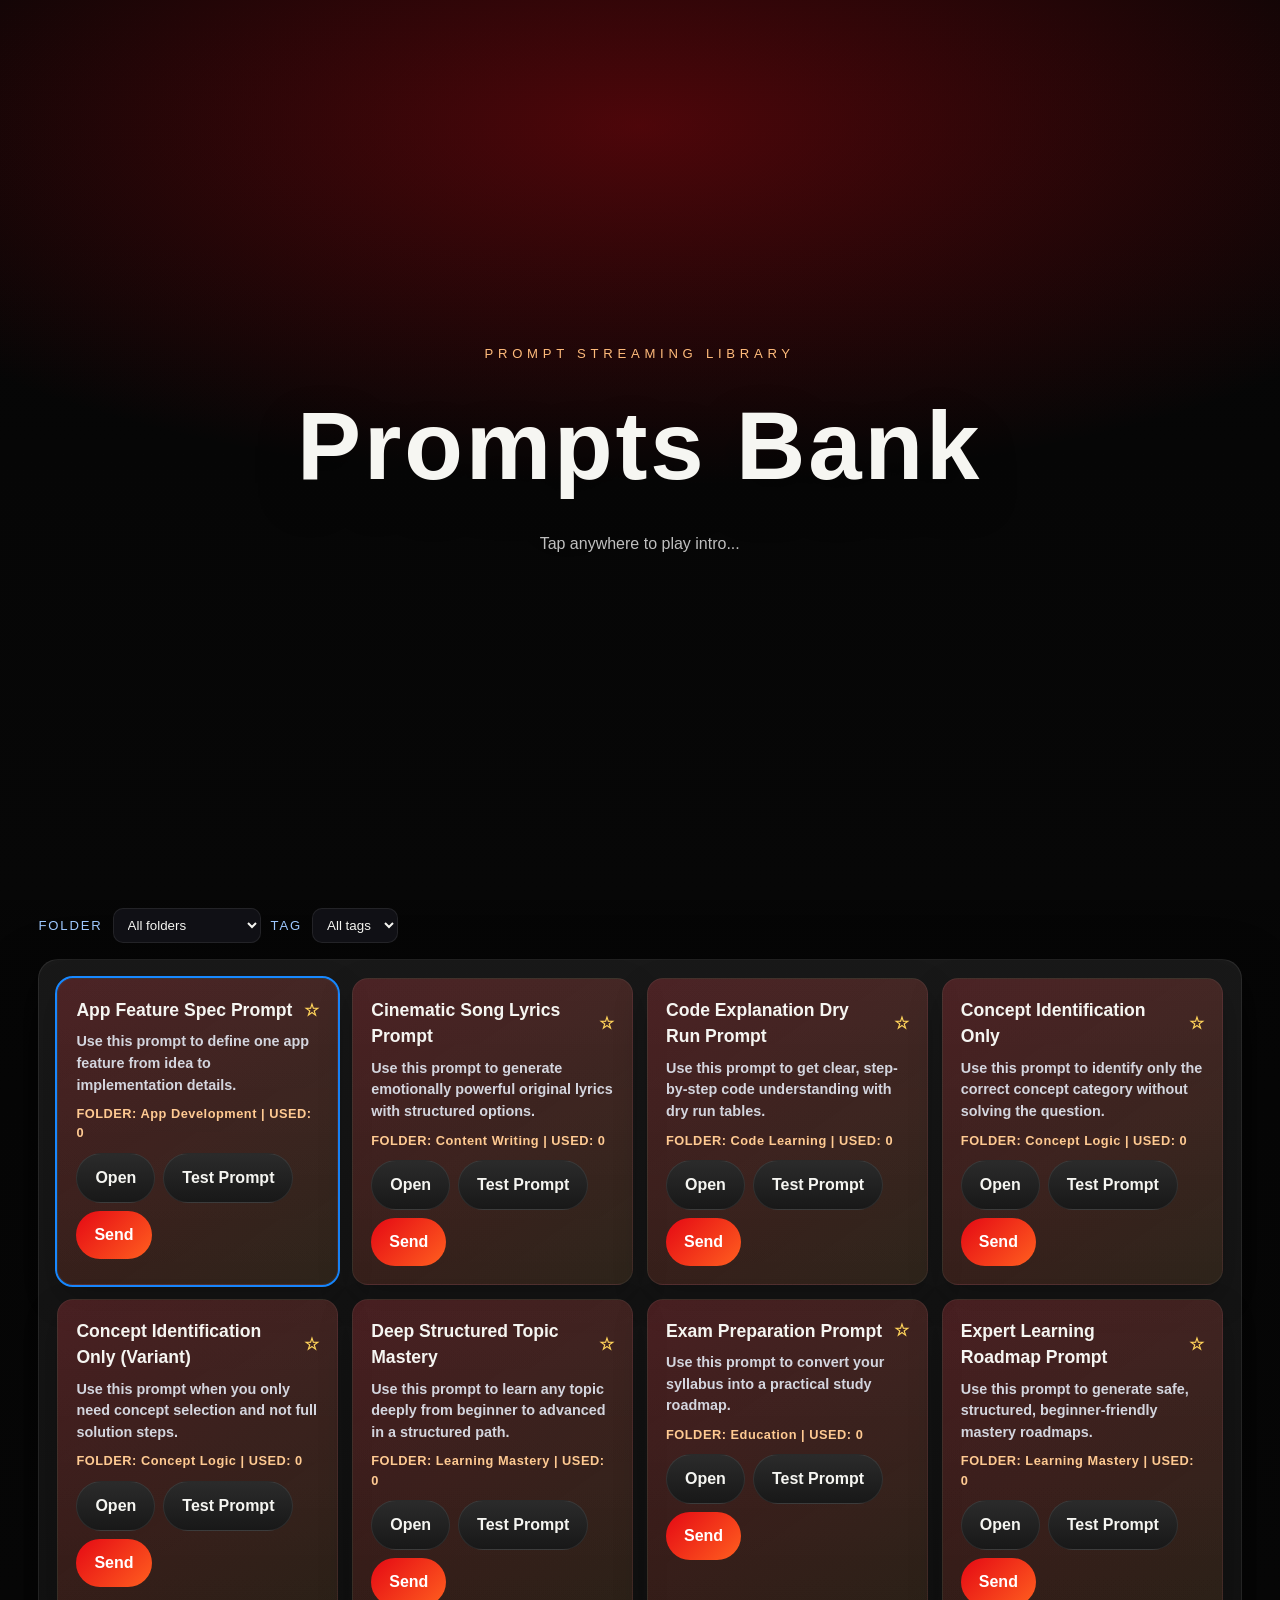
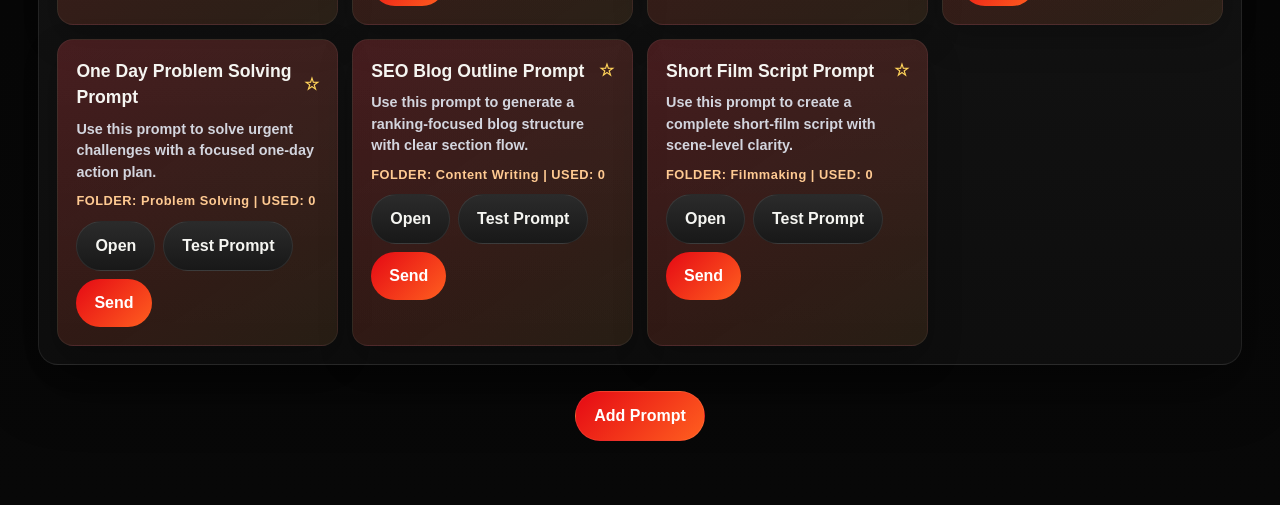
==== index.html @ a59ac20e "Add prompt variables, shortcuts, organization filters, testing modal, backup tools" ====
<!DOCTYPE html>
<html lang="en">
<head>
  <meta charset="UTF-8" />
  <meta name="viewport" content="width=device-width, initial-scale=1.0" />
  <title>Prompts Bank</title>
  <link rel="stylesheet" href="./styles.css" />
</head>
<body>
  <audio id="introAudio" preload="auto" autoplay playsinline>
    <source src="./where-is-my-mind-fightclub.mp3" type="audio/mpeg" />
  </audio>
  <div class="intro-overlay" id="introOverlay" aria-live="polite">
    <div class="intro-center">
      <p class="intro-kicker">Prompt Streaming Library</p>
      <h1 class="intro-title">Prompts Bank</h1>
      <p class="intro-status" id="introStatus">Loading visual library...</p>
    </div>
  </div>
  <div class="container">
    <header>
      <p class="eyebrow">Prompt Streaming Library</p>
      <div class="title-row">
        <h1>Prompts Bank</h1>
        <div class="title-tools">
          <p class="bridge-status" id="bridgeStatus">PromptTyper connection: checking...</p>
        </div>
      </div>
      <button class="hero-btn hidden" id="closeAdminBtn" type="button">Back to Home</button>
    </header>

    <section class="hero-shell" id="heroSection" aria-label="Featured prompts">
      <div class="hero-copy">
        <form class="search-panel" id="searchForm" role="search">
          <label class="search-label" for="searchInput">Search prompts</label>
          <div class="search-row">
            <input
              class="search-input"
              id="searchInput"
              type="search"
              placeholder="Search title, category, or prompt..."
              autocomplete="off"
            />
            <button class="search-clear hidden" id="searchClearBtn" type="button">Clear</button>
          </div>
        </form>
        <p class="hero-kicker" id="heroKicker">Featured Prompt</p>
        <h2 id="heroHeadline">Netflix-style AI prompt showcase</h2>
        <p class="hero-description" id="heroDescription">Large cinematic posters, smooth sliding motion, and interactive prompt previews.</p>
        <div class="hero-actions">
          <button class="hero-btn hero-btn-primary" id="heroOpenBtn" type="button">Open Prompt</button>
          <button class="hero-btn" id="heroBrowseBtn" type="button">Browse Categories</button>
        </div>
      </div>

      <div class="hero-carousel">
        <button class="hero-nav hero-nav-left" id="heroPrevBtn" type="button" aria-label="Previous slide">&#8249;</button>
        <div class="hero-viewport">
          <div class="hero-track" id="heroTrack"></div>
        </div>
        <button class="hero-nav hero-nav-right" id="heroNextBtn" type="button" aria-label="Next slide">&#8250;</button>
        <div class="hero-dots" id="heroDots" aria-label="Hero slider dots"></div>
      </div>
    </section>

    <h2 class="section-title" id="categoriesTitle">Categories</h2>
    <section class="categories-row" id="categories"></section>
    <section class="quick-filters" id="quickFilters" aria-label="Quick filters">
      <button class="quick-filter active" type="button" data-quick-filter="all">All Prompts</button>
      <button class="quick-filter" type="button" data-quick-filter="pinned">Pinned</button>
      <button class="quick-filter" type="button" data-quick-filter="favorites">Favorites</button>
      <button class="quick-filter" type="button" data-quick-filter="recent">Recent</button>
    </section>
    <section class="organization-filters" id="organizationFilters" aria-label="Organization filters">
      <label for="folderFilter">Folder</label>
      <select id="folderFilter">
        <option value="">All folders</option>
      </select>
      <label for="tagFilter">Tag</label>
      <select id="tagFilter">
        <option value="">All tags</option>
      </select>
    </section>

    <section class="orange-box prompts-panel" id="promptsPanel" aria-label="Prompt list">
      <div class="prompt-grid" id="promptGrid"></div>
    </section>

    <section class="detail-view hidden" id="detailView" aria-live="polite">
      <div class="detail-title">
        <h2 id="detailTitle"></h2>
        <p id="detailTagline"></p>
      </div>

      <div class="orange-box prompt-text-box" id="detailPromptText"></div>

      <div class="action-row">
        <button class="action-btn action-btn-secondary" id="togglePinBtn">Pin</button>
        <button class="action-btn action-btn-secondary" id="toggleFavoriteBtn">Favorite</button>
        <button class="action-btn" id="copyBtn">Copy Prompt</button>
        <button class="action-btn action-btn-secondary" id="saveToPromptTyperBtn">Save to PromptTyper</button>
        <button class="action-btn" id="backBtn">Back to Prompts</button>
      </div>

      <h3 class="screenshots-title">Response Screenshot Samples</h3>
      <div class="screenshots-row" id="screenshotsRow"></div>
    </section>

    <section class="image-prompts-view hidden" id="imagePromptsView" aria-live="polite">
      <div class="detail-title">
        <h2>Image Prompt Section</h2>
        <p>Click any image card below to copy its related prompt for instant use.</p>
      </div>
      <div class="image-prompt-grid" id="imagePromptGrid"></div>
      <div class="action-row">
        <button class="action-btn" id="imageBackBtn">Back to Home</button>
      </div>
    </section>

    <section class="admin-view hidden" id="adminView" aria-live="polite">
      <div class="detail-title">
        <h2>Prompt Bank Admin</h2>
        <p>Create title + prompt items, and optionally add an image for slider visibility.</p>
      </div>

      <div class="admin-layout">
        <section class="orange-box admin-panel">
          <h3 class="admin-heading">Add Or Edit Prompt</h3>
          <form id="adminForm" class="admin-form">
            <input type="hidden" id="adminPromptId" />

            <label class="admin-label" for="adminTitle">Title</label>
            <input class="admin-input" id="adminTitle" type="text" required />

            <label class="admin-label" for="adminCategory">Category</label>
            <input class="admin-input" id="adminCategory" type="text" placeholder="Education, Filmmaking, Content Writing" />

            <label class="admin-label" for="adminFolder">Folder</label>
            <input class="admin-input" id="adminFolder" type="text" placeholder="Work, Study, Marketing..." />

            <label class="admin-label" for="adminTags">Tags (comma separated)</label>
            <input class="admin-input" id="adminTags" type="text" placeholder="seo, writing, beginner" />

            <label class="admin-label" for="adminTagline">Tagline</label>
            <input class="admin-input" id="adminTagline" type="text" placeholder="Short description for card and details view" />

            <label class="admin-label" for="adminPrompt">Prompt</label>
            <textarea class="admin-textarea" id="adminPrompt" required></textarea>

            <label class="admin-label" for="adminImage">Poster Image</label>
            <input class="admin-input" id="adminImage" type="file" accept="image/*" />
            <p class="admin-help">Optional. Only prompts with an image can appear in the top slider.</p>

            <label class="admin-checkbox">
              <input id="adminFeatured" type="checkbox" />
              <span>Show in top slider when image is available</span>
            </label>

            <div class="admin-preview hidden" id="adminImagePreviewWrap">
              <img id="adminImagePreview" alt="Selected poster preview" />
            </div>

            <div class="action-row">
              <button class="action-btn" type="submit" id="adminSaveBtn">Save Prompt</button>
              <button class="action-btn action-btn-secondary" type="button" id="adminResetBtn">Clear Form</button>
            </div>
            <p class="admin-status" id="adminStatus"></p>
          </form>
        </section>

        <section class="orange-box admin-panel">
          <h3 class="admin-heading">Saved Prompts</h3>
          <div class="action-row">
            <button class="action-btn action-btn-secondary" id="exportPromptsBtn" type="button">Export All</button>
            <button class="action-btn action-btn-secondary" id="importPromptsBtn" type="button">Import JSON</button>
            <input id="importPromptsFile" type="file" accept="application/json" class="hidden" />
          </div>
          <div class="admin-list" id="adminList"></div>
        </section>
      </div>
    </section>

    <section class="bottom-tools" aria-label="Bottom actions">
      <button class="hero-btn hero-btn-primary" id="openAdminBtn" type="button">Add Prompt</button>
    </section>
  </div>

  <div class="modal-backdrop hidden" id="variablesModal">
    <div class="modal-card">
      <h3>Fill Prompt Variables</h3>
      <p id="variablesHelp"></p>
      <form id="variablesForm" class="modal-form"></form>
      <div class="action-row">
        <button class="action-btn action-btn-secondary" id="variablesCancelBtn" type="button">Cancel</button>
        <button class="action-btn" id="variablesSubmitBtn" type="button">Use and Send</button>
      </div>
    </div>
  </div>

  <div class="modal-backdrop hidden" id="testModal">
    <div class="modal-card">
      <h3 id="testModalTitle">Test Prompt</h3>
      <label for="testInput">Your input</label>
      <textarea id="testInput" class="admin-textarea" placeholder="Type any context/question..."></textarea>
      <div class="action-row">
        <button class="action-btn action-btn-secondary" id="testCloseBtn" type="button">Close</button>
        <button class="action-btn action-btn-secondary" id="testOpenNewTabBtn" type="button">Open in New Tab</button>
        <button class="action-btn" id="testRunBtn" type="button">Run Test</button>
      </div>
      <div class="orange-box prompt-text-box" id="testOutput"></div>
    </div>
  </div>

  <script src="./script.js"></script>
</body>
</html>
---- styles.css ----
:root {
  --bg: #060606;
  --surface: #111111;
  --surface-2: #181818;
  --text-light: #f5f5f1;
  --text-muted: #b8b8b8;
  --accent: #e50914;
  --accent-2: #ff7b00;
  --text-dark: #050505;
  --border: rgba(255, 255, 255, 0.08);
  --shadow: 0 22px 60px rgba(0, 0, 0, 0.45);
}

* {
  box-sizing: border-box;
}

html {
  scroll-behavior: smooth;
}

body {
  margin: 0;
  min-height: 100vh;
  overflow-y: scroll;
  background:
    radial-gradient(circle at top, rgba(229, 9, 20, 0.24), transparent 30%),
    radial-gradient(circle at 20% 20%, rgba(255, 123, 0, 0.15), transparent 22%),
    linear-gradient(180deg, #090909 0%, #050505 28%, #080808 100%);
  color: var(--text-light);
  font-family: "Trebuchet MS", "Segoe UI", Arial, sans-serif;
  line-height: 1.5;
}

button {
  border: 0;
}

img {
  display: block;
}

.container {
  width: min(1320px, 94%);
  margin: 0 auto;
  padding: 28px 0 64px;
}

.hidden {
  display: none;
}

.intro-overlay {
  position: fixed;
  inset: 0;
  z-index: 9999;
  display: flex;
  align-items: center;
  justify-content: center;
  background:
    radial-gradient(900px 360px at 50% 14%, rgba(229, 9, 20, 0.32), rgba(0, 0, 0, 0)),
    linear-gradient(180deg, #050505 0%, #070707 100%);
  transition: opacity 520ms ease, visibility 520ms ease;
}

.intro-overlay.is-hidden {
  opacity: 0;
  visibility: hidden;
  pointer-events: none;
}

.intro-center {
  text-align: center;
  padding: 24px;
  animation: intro-rise 900ms ease both;
}

.intro-kicker {
  margin: 0 0 10px;
  font-size: 0.82rem;
  text-transform: uppercase;
  letter-spacing: 0.36em;
  color: #ffbb7b;
}

.intro-title {
  margin: 0;
  font-size: clamp(3rem, 9vw, 6rem);
  font-weight: 900;
  letter-spacing: 0.03em;
  color: #f6f6f2;
  text-shadow: 0 18px 44px rgba(0, 0, 0, 0.48);
}

.intro-status {
  margin: 14px 0 0;
  color: #bfbfbf;
  font-size: 1rem;
}

header {
  text-align: center;
  margin-bottom: -54px;
}

.eyebrow {
  margin: 0 0 1px;
  text-transform: uppercase;
  letter-spacing: 0.28em;
  font-size: 0.76rem;
  color: #ffb36b;
}

.title-row {
  position: relative;
  display: flex;
  align-items: center;
  justify-content: center;
}

.title-tools {
  position: absolute;
  right: 0;
  top: 50%;
  transform: translateY(-50%);
  display: flex;
  align-items: center;
  gap: 10px;
}

header h1 {
  margin: 0;
  font-size: clamp(2.4rem, 6vw, 4.6rem);
  font-weight: 900;
  letter-spacing: 0.03em;
  line-height: 0.96;
}

.bridge-status {
  display: flex;
  align-items: center;
  gap: 8px;
  padding: 8px 14px;
  border-radius: 999px;
  background: rgba(255, 255, 255, 0.06);
  border: 1px solid var(--border);
  color: #ffb3b3;
  font-size: 0.9rem;
}

.bridge-status.is-online {
  color: #9cffb1;
}

.hero-shell {
  position: relative;
  display: grid;
  grid-template-columns: minmax(260px, 340px) minmax(0, 1fr);
  gap: 22px;
  align-items: end;
  margin-bottom: 38px;
  padding-top: 72px;
}

.hero-copy {
  padding: 24px 8px 24px 0;
  min-height: 300px;
  display: flex;
  flex-direction: column;
  justify-content: flex-end;
}

.search-panel {
  position: absolute;
  top: 34px;
  left: 0;
  width: 280px;
  min-width: 280px;
  margin: 0;
  z-index: 3;
}

.search-label {
  display: block;
  margin-bottom: 10px;
  font-size: 0.82rem;
  letter-spacing: 0.2em;
  text-transform: uppercase;
  color: #7bc3ff;
}

.search-row {
  display: flex;
  align-items: center;
  gap: 10px;
  padding: 8px;
  border-radius: 999px;
  background:
    linear-gradient(180deg, rgba(14, 25, 40, 0.95), rgba(9, 15, 22, 0.98)),
    linear-gradient(145deg, rgba(44, 140, 255, 0.15), rgba(255, 255, 255, 0.03));
  border: 1px solid rgba(69, 159, 255, 0.28);
  box-shadow: 0 18px 34px rgba(0, 0, 0, 0.22);
}

.search-input {
  flex: 1;
  min-width: 0;
  border: 0;
  outline: none;
  background: transparent;
  color: var(--text-light);
  font: inherit;
  padding: 10px 14px;
}

.search-input::placeholder {
  color: rgba(255, 255, 255, 0.44);
}

.search-clear {
  padding: 10px 14px;
  border-radius: 999px;
  background: linear-gradient(135deg, #1888ff, #0a5ecc);
  color: #fff;
  font: inherit;
  font-weight: 800;
  cursor: pointer;
  white-space: nowrap;
}

.hero-kicker {
  margin: 0 0 12px;
  text-transform: uppercase;
  letter-spacing: 0.22em;
  font-size: 0.8rem;
  color: #ffb36b;
}

.hero-copy h2 {
  margin: 0;
  font-size: clamp(2rem, 5vw, 3.2rem);
  line-height: 0.95;
  min-height: 2.2em;
}

.hero-description {
  margin: 14px 0 0;
  color: var(--text-muted);
  max-width: 32ch;
  font-size: 1rem;
  min-height: 4.8em;
}

.hero-actions {
  display: flex;
  gap: 12px;
  flex-wrap: wrap;
  margin-top: 22px;
}

.hero-btn,
.action-btn,
.category-btn,
.prompt-card {
  font: inherit;
}

.hero-btn,
.action-btn {
  padding: 12px 18px;
  border-radius: 999px;
  font-weight: 800;
  cursor: pointer;
  transition: transform 0.2s ease, filter 0.2s ease, background 0.2s ease;
}

.hero-btn {
  background: rgba(255, 255, 255, 0.08);
  color: var(--text-light);
  border: 1px solid var(--border);
}

.hero-btn-primary {
  background: linear-gradient(135deg, var(--accent), #ff5f1f);
  color: #fff;
}

.hero-btn:hover,
.action-btn:hover,
.category-btn:hover,
.prompt-card:hover,
.hero-nav:hover {
  transform: translateY(-2px);
  filter: brightness(1.04);
}

.hero-carousel {
  position: relative;
  padding: 18px 0 54px;
  min-height: 300px;
}

.hero-carousel::before {
  content: "";
  position: absolute;
  inset: 0;
  border-radius: 30px;
  background:
    linear-gradient(180deg, rgba(255, 255, 255, 0.06), rgba(255, 255, 255, 0.01)),
    linear-gradient(160deg, rgba(229, 9, 20, 0.2), rgba(0, 0, 0, 0.05) 40%, rgba(255, 123, 0, 0.18));
  border: 1px solid var(--border);
  box-shadow: var(--shadow);
  pointer-events: none;
}

.hero-viewport {
  position: relative;
  overflow: hidden;
  border-radius: 28px;
  padding: 28px 0 24px;
  min-height: 300px;
}

.hero-track {
  display: flex;
  gap: 18px;
  align-items: stretch;
  will-change: transform;
}

.hero-slide {
  position: relative;
  flex: 0 0 min(72vw, 540px);
  height: 300px;
  border-radius: 24px;
  overflow: hidden;
  cursor: pointer;
  transform: scale(0.88);
  opacity: 0.45;
  transition: transform 0.55s ease, opacity 0.55s ease, box-shadow 0.55s ease;
  box-shadow: 0 20px 42px rgba(0, 0, 0, 0.28);
}

.hero-slide::after {
  content: "";
  position: absolute;
  inset: 0;
  background:
    linear-gradient(180deg, rgba(5, 5, 5, 0.06), rgba(5, 5, 5, 0.2) 42%, rgba(5, 5, 5, 0.9)),
    linear-gradient(0deg, rgba(229, 9, 20, 0.16), transparent 35%);
}

.hero-slide img {
  width: 100%;
  height: 100%;
  object-fit: cover;
}

.hero-slide-content {
  position: absolute;
  inset: auto 0 0;
  z-index: 1;
  padding: 22px;
}

.hero-slide-tag {
  margin: 0 0 8px;
  font-size: 0.74rem;
  letter-spacing: 0.18em;
  text-transform: uppercase;
  color: #ffca92;
}

.hero-slide-title {
  margin: 0;
  font-size: clamp(1.35rem, 2vw, 2rem);
  font-weight: 900;
}

.hero-slide-text {
  margin: 8px 0 0;
  color: rgba(255, 255, 255, 0.86);
  font-size: 0.94rem;
  max-width: 30ch;
}

.hero-slide.is-active {
  transform: scale(1);
  opacity: 1;
  box-shadow: 0 28px 70px rgba(0, 0, 0, 0.48);
}

.hero-nav {
  position: absolute;
  top: calc(50% - 24px);
  z-index: 2;
  width: 46px;
  height: 46px;
  border-radius: 50%;
  background: rgba(15, 15, 15, 0.7);
  color: #fff;
  font-size: 1.9rem;
  line-height: 1;
  cursor: pointer;
  border: 1px solid rgba(255, 255, 255, 0.12);
  backdrop-filter: blur(10px);
}

.hero-nav-left {
  left: 14px;
}

.hero-nav-right {
  right: 14px;
}

.hero-dots {
  position: absolute;
  left: 50%;
  bottom: 14px;
  z-index: 2;
  display: flex;
  gap: 10px;
  transform: translateX(-50%);
}

.hero-dot {
  width: 10px;
  height: 10px;
  padding: 0;
  border-radius: 999px;
  background: rgba(255, 255, 255, 0.28);
  cursor: pointer;
  transition: width 0.25s ease, background 0.25s ease, transform 0.25s ease;
}

.hero-dot.active {
  width: 28px;
  background: linear-gradient(90deg, var(--accent), #ff7b00);
}

.section-title {
  text-align: left;
  font-size: 1.4rem;
  margin: 0 0 14px;
  font-weight: 800;
  letter-spacing: 0.02em;
}

.categories-row {
  display: flex;
  flex-wrap: wrap;
  justify-content: flex-start;
  gap: 12px;
  margin-bottom: 18px;
}

.quick-filters {
  display: flex;
  flex-wrap: wrap;
  gap: 10px;
  margin-bottom: 14px;
}

.organization-filters {
  display: flex;
  gap: 10px;
  align-items: center;
  flex-wrap: wrap;
  margin-bottom: 16px;
}

.organization-filters label {
  font-size: 0.82rem;
  text-transform: uppercase;
  letter-spacing: 0.14em;
  color: #9ec8ff;
}

.organization-filters select {
  background: #101015;
  color: var(--text-light);
  border: 1px solid var(--border);
  border-radius: 10px;
  padding: 8px 10px;
}

.quick-filter {
  padding: 9px 14px;
  border-radius: 999px;
  background: linear-gradient(180deg, #1b1b1b, #111);
  color: var(--text-light);
  border: 1px solid var(--border);
  font: inherit;
  font-weight: 700;
  cursor: pointer;
  transition: transform 0.18s ease, filter 0.18s ease;
}

.quick-filter.active {
  background: linear-gradient(135deg, #1888ff, #0a5ecc);
}

.category-btn {
  padding: 12px 18px;
  min-width: 168px;
  font-weight: 800;
  border-radius: 999px;
  background: linear-gradient(180deg, #242424, #181818);
  color: var(--text-light);
  border: 1px solid var(--border);
  cursor: pointer;
}

.category-btn.active {
  background: linear-gradient(135deg, var(--accent), #ff5f1f);
  color: #fff;
  box-shadow: 0 12px 30px rgba(229, 9, 20, 0.24);
}

.orange-box,
.prompts-panel,
.prompt-text-box,
.image-prompt-card {
  background: linear-gradient(180deg, rgba(26, 26, 26, 0.95), rgba(14, 14, 14, 0.98));
  color: var(--text-light);
  border-radius: 20px;
  border: 1px solid var(--border);
  box-shadow: var(--shadow);
}

.prompts-panel {
  padding: 18px;
  animation: reveal 0.35s ease;
}

.prompt-grid {
  display: grid;
  grid-template-columns: repeat(auto-fit, minmax(240px, 1fr));
  gap: 14px;
}

.prompt-card {
  width: 100%;
  text-align: left;
  padding: 18px;
  border-radius: 16px;
  background:
    linear-gradient(180deg, rgba(255, 255, 255, 0.06), rgba(255, 255, 255, 0.03)),
    linear-gradient(145deg, rgba(229, 9, 20, 0.2), rgba(255, 123, 0, 0.08));
  color: var(--text-light);
  font-weight: 800;
  cursor: pointer;
  border: 1px solid rgba(255, 255, 255, 0.06);
  box-shadow: 0 14px 34px rgba(0, 0, 0, 0.22);
}

.prompt-card.is-selected {
  outline: 2px solid #1888ff;
}

.prompt-card-title-row {
  display: flex;
  justify-content: space-between;
  align-items: center;
  gap: 10px;
}

.prompt-card-title-row h4 {
  margin: 0;
  font-size: 1.1rem;
}

.prompt-card-star {
  font-size: 1.05rem;
  color: #ffd35a;
}

.prompt-card-tagline {
  margin: 8px 0 0;
  color: #d3d5de;
  font-size: 0.9rem;
}

.prompt-card-actions {
  margin-top: 10px;
  display: flex;
  gap: 8px;
  flex-wrap: wrap;
}

.prompt-card .card-meta {
  display: block;
  margin-top: 8px;
  font-size: 0.8rem;
  color: #ffca92;
  letter-spacing: 0.04em;
}

.detail-view,
.image-prompts-view {
  margin-top: 28px;
  animation: reveal 0.35s ease;
}

.detail-title {
  text-align: left;
  margin-bottom: 18px;
}

.detail-title h2 {
  margin: 0;
  font-size: clamp(1.7rem, 3.4vw, 2.5rem);
}

.detail-title p {
  margin: 10px 0 0;
  color: var(--text-muted);
}

.prompt-text-box {
  padding: 22px;
  white-space: pre-wrap;
  font-size: 0.98rem;
  line-height: 1.62;
  max-height: 420px;
  overflow-y: auto;
}

.action-row {
  margin-top: 16px;
  display: flex;
  justify-content: flex-start;
  gap: 10px;
  flex-wrap: wrap;
}

.action-btn {
  background: linear-gradient(135deg, var(--accent), #ff5f1f);
  color: #fff;
}

.action-btn-secondary {
  background: linear-gradient(180deg, #2b2b2b, #181818);
  color: var(--text-light);
  border: 1px solid var(--border);
}

.screenshots-title {
  text-align: left;
  margin: 30px 0 14px;
  font-size: 1.08rem;
  color: var(--text-light);
}

.screenshots-row {
  display: flex;
  flex-wrap: wrap;
  justify-content: flex-start;
  gap: 14px;
}

.screenshots-row img {
  flex: 0 1 calc((100% - 56px) / 5);
  min-width: 170px;
  max-width: 230px;
  height: 320px;
  object-fit: cover;
  border-radius: 14px;
  box-shadow: 0 16px 32px rgba(0, 0, 0, 0.4);
}

.image-prompt-grid {
  display: grid;
  grid-template-columns: repeat(auto-fit, minmax(220px, 1fr));
  gap: 16px;
}

.image-prompt-card {
  padding: 14px;
  display: flex;
  flex-direction: column;
  gap: 12px;
  min-height: 350px;
}

.image-prompt-card img {
  width: 100%;
  height: 190px;
  object-fit: cover;
  border-radius: 12px;
}

.image-prompt-text {
  margin: 0;
  font-size: 0.92rem;
  color: var(--text-muted);
  line-height: 1.45;
  display: -webkit-box;
  -webkit-line-clamp: 6;
  -webkit-box-orient: vertical;
  overflow: hidden;
}

.admin-view {
  margin-top: 28px;
  animation: reveal 0.35s ease;
}

.admin-layout {
  display: grid;
  grid-template-columns: minmax(320px, 460px) minmax(0, 1fr);
  gap: 18px;
}

.admin-panel {
  padding: 20px;
}

.admin-heading {
  margin: 0 0 16px;
  font-size: 1.1rem;
}

.admin-form {
  display: grid;
  gap: 10px;
}

.admin-label {
  font-size: 0.92rem;
  font-weight: 700;
}

.admin-input,
.admin-textarea {
  width: 100%;
  border-radius: 14px;
  border: 1px solid var(--border);
  background: rgba(255, 255, 255, 0.05);
  color: var(--text-light);
  padding: 12px 14px;
  font: inherit;
}

.admin-textarea {
  min-height: 180px;
  resize: vertical;
}

.admin-help,
.admin-status {
  margin: 0;
  color: var(--text-muted);
  font-size: 0.9rem;
}

.admin-checkbox {
  display: flex;
  gap: 10px;
  align-items: center;
  font-size: 0.92rem;
}

.admin-checkbox input {
  width: 18px;
  height: 18px;
}

.modal-backdrop {
  position: fixed;
  inset: 0;
  z-index: 9998;
  display: flex;
  align-items: center;
  justify-content: center;
  padding: 18px;
  background: rgba(0, 0, 0, 0.72);
}

.modal-backdrop.hidden {
  display: none;
}

.modal-card {
  width: min(720px, 100%);
  max-height: min(85vh, 900px);
  overflow: auto;
  padding: 20px;
  border-radius: 20px;
  border: 1px solid var(--border);
  background: linear-gradient(180deg, rgba(22, 22, 22, 0.98), rgba(12, 12, 12, 0.99));
  box-shadow: var(--shadow);
}

.modal-card h3 {
  margin: 0 0 10px;
}

.modal-card p {
  margin: 0 0 14px;
  color: var(--text-muted);
}

.modal-form {
  display: grid;
  gap: 10px;
}

.modal-field {
  display: grid;
  gap: 6px;
}

.modal-field span {
  font-size: 0.9rem;
  color: #ffe0bb;
}

#testOutput {
  margin-top: 14px;
  min-height: 180px;
}

.admin-preview {
  margin-top: 4px;
}

.admin-preview img {
  width: 100%;
  max-width: 260px;
  height: 160px;
  object-fit: cover;
  border-radius: 14px;
  border: 1px solid var(--border);
}

.admin-list {
  display: grid;
  gap: 12px;
}

.admin-item {
  padding: 14px;
  border-radius: 16px;
  background: rgba(255, 255, 255, 0.04);
  border: 1px solid var(--border);
}

.admin-item h4 {
  margin: 0;
  font-size: 1rem;
}

.admin-item p {
  margin: 8px 0 0;
  color: var(--text-muted);
  font-size: 0.9rem;
}

.admin-item-meta {
  margin-top: 8px;
  font-size: 0.82rem;
  color: #ffca92;
}

.admin-item-actions {
  margin-top: 12px;
  display: flex;
  gap: 10px;
  flex-wrap: wrap;
}

.bottom-tools {
  margin-top: 26px;
  display: flex;
  justify-content: center;
}

.hero-btn:focus-visible,
.hero-nav:focus-visible,
.hero-dot:focus-visible,
.category-btn:focus-visible,
.prompt-card:focus-visible,
.action-btn:focus-visible,
.hero-slide:focus-visible {
  box-shadow: 0 0 0 3px #050505, 0 0 0 5px #ffffff;
  outline: none;
}

@keyframes reveal {
  from {
    opacity: 0;
    transform: translateY(10px);
  }

  to {
    opacity: 1;
    transform: translateY(0);
  }
}

@keyframes intro-rise {
  from {
    opacity: 0;
    transform: translateY(18px) scale(0.98);
  }
  to {
    opacity: 1;
    transform: translateY(0) scale(1);
  }
}

@media (max-width: 1100px) {
  .hero-shell {
    grid-template-columns: 1fr;
    padding-top: 0;
  }

  .hero-copy {
    padding-right: 0;
    min-height: 0;
    justify-content: flex-end;
  }

  .search-panel {
    position: static;
    width: min(100%, 420px);
    min-width: 0;
    margin: 0 0 24px;
  }

  .screenshots-row img {
    flex: 0 1 calc((100% - 42px) / 4);
  }
}

@media (max-width: 900px) {
  .hero-slide {
    flex-basis: min(76vw, 480px);
    height: 270px;
  }

  .hero-carousel {
    min-height: 330px;
  }

  .hero-viewport {
    min-height: 290px;
  }

  .admin-layout {
    grid-template-columns: 1fr;
  }

  .screenshots-row img {
    flex: 0 1 calc((100% - 28px) / 3);
    height: 280px;
  }
}

@media (max-width: 640px) {
  .container {
    width: 95%;
  }

  .hero-carousel {
    padding-bottom: 62px;
  }

  .title-row {
    flex-direction: column;
    gap: 12px;
  }

  .title-tools {
    position: static;
    transform: none;
    flex-direction: column;
  }

  .hero-nav {
    width: 40px;
    height: 40px;
    top: auto;
    bottom: 66px;
  }

  .hero-nav-left {
    left: 10px;
  }

  .hero-nav-right {
    right: 10px;
  }

  .hero-slide {
    flex-basis: calc(100vw - 92px);
    height: 240px;
  }

  .hero-copy h2,
  .hero-description,
  .hero-carousel,
  .hero-viewport {
    min-height: 0;
  }

  .section-title,
  .detail-title,
  .screenshots-title,
  .action-row,
  .categories-row,
  .screenshots-row {
    justify-content: center;
    text-align: center;
  }

  .category-btn {
    width: 100%;
  }

  .prompt-card {
    text-align: center;
  }

  .screenshots-row img {
    flex: 0 1 calc((100% - 14px) / 2);
    height: 250px;
  }
}

@media (max-width: 430px) {
  .hero-copy h2 {
    font-size: 1.8rem;
  }

  .hero-slide {
    flex-basis: calc(100vw - 56px);
    height: 220px;
  }

  .screenshots-row img {
    flex: 0 1 100%;
    max-width: 320px;
    height: 260px;
  }
}
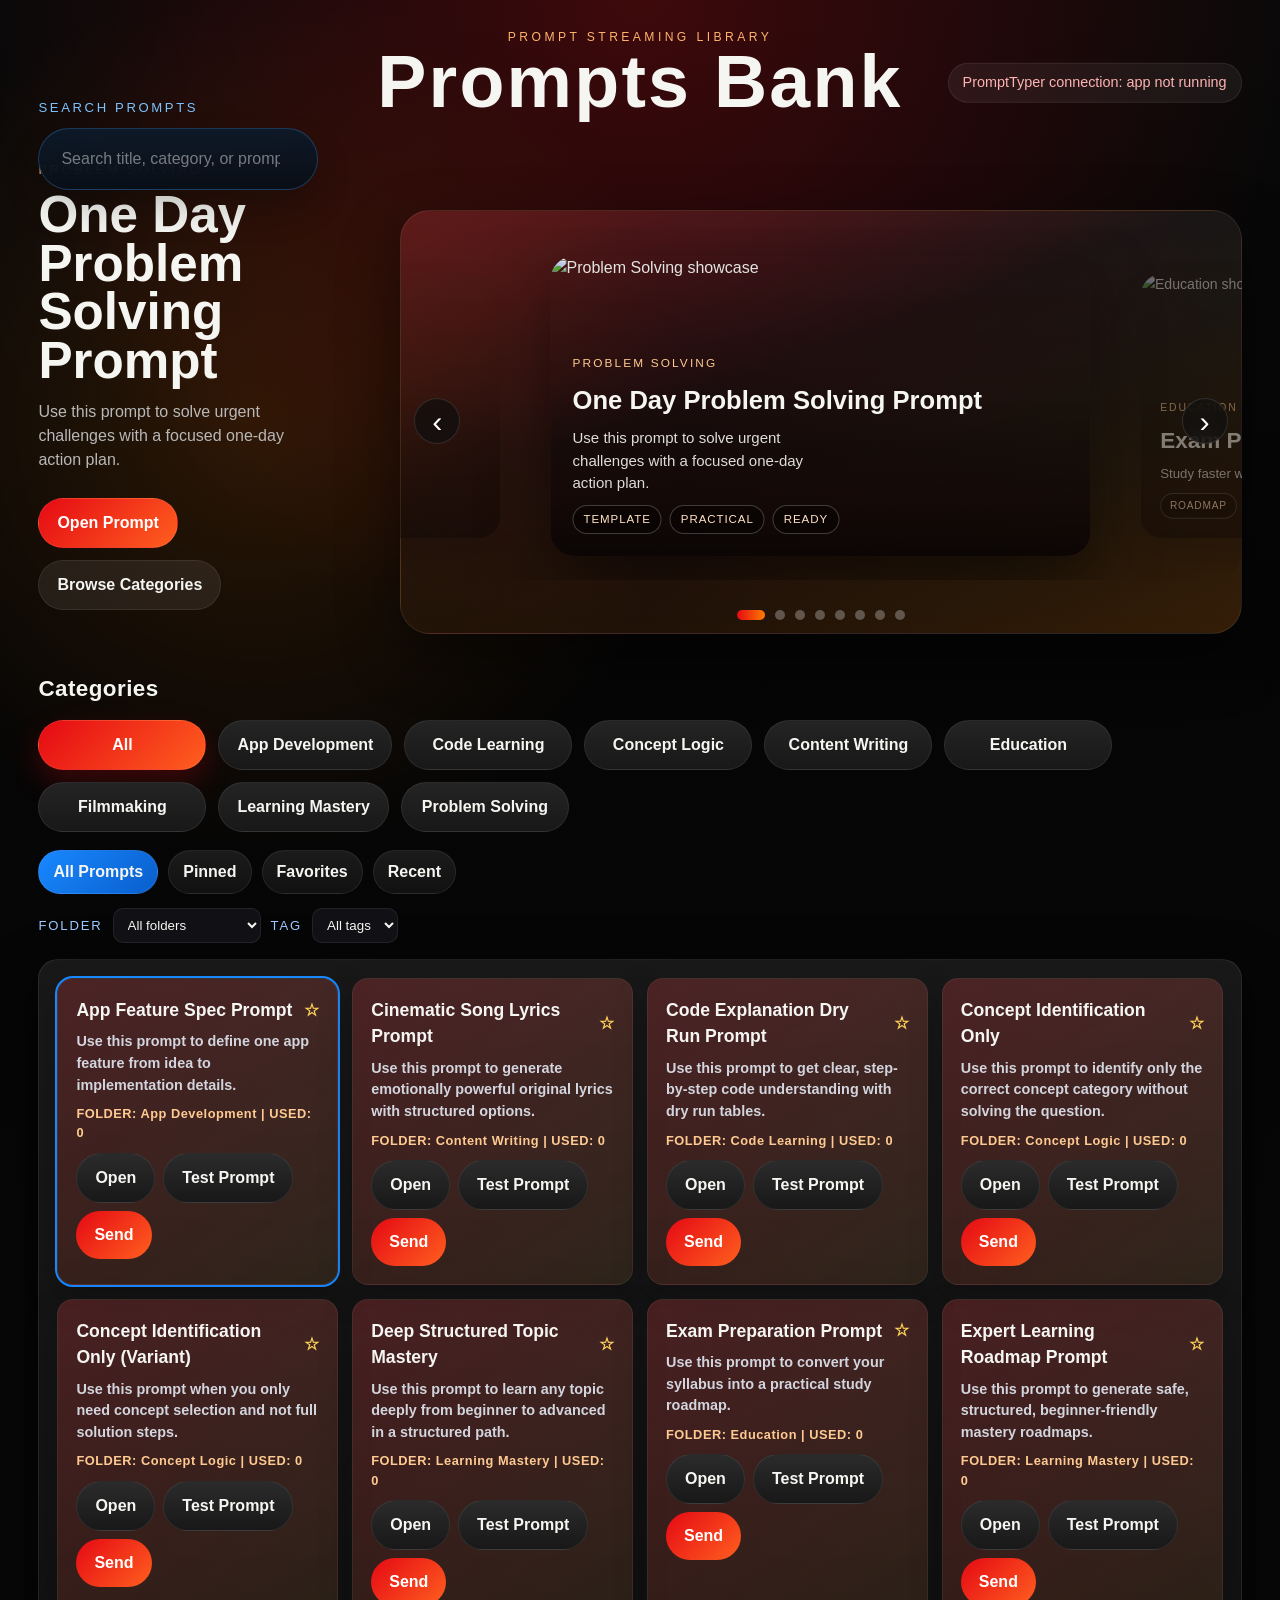
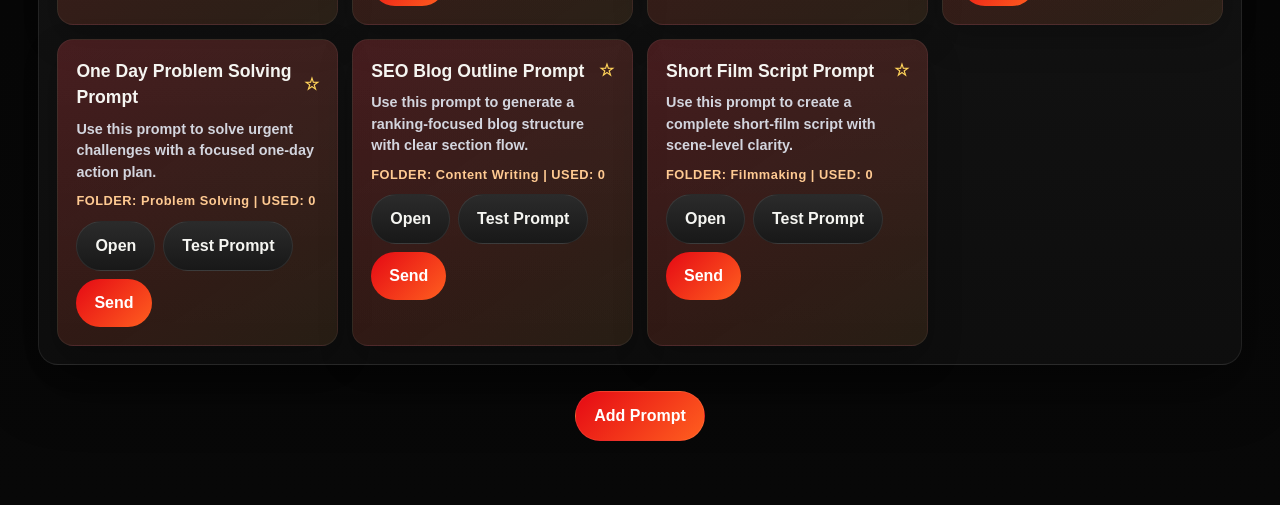
==== commit dba71a5f: "Finalize PrePrompt updates, docs, diagrams, and cleanup" ====
--- a/index.html
+++ b/index.html
@@ -7,16 +7,6 @@
   <link rel="stylesheet" href="./styles.css" />
 </head>
 <body>
-  <audio id="introAudio" preload="auto" autoplay playsinline>
-    <source src="./where-is-my-mind-fightclub.mp3" type="audio/mpeg" />
-  </audio>
-  <div class="intro-overlay" id="introOverlay" aria-live="polite">
-    <div class="intro-center">
-      <p class="intro-kicker">Prompt Streaming Library</p>
-      <h1 class="intro-title">Prompts Bank</h1>
-      <p class="intro-status" id="introStatus">Loading visual library...</p>
-    </div>
-  </div>
   <div class="container">
     <header>
       <p class="eyebrow">Prompt Streaming Library</p>
@@ -98,6 +88,7 @@
         <button class="action-btn action-btn-secondary" id="togglePinBtn">Pin</button>
         <button class="action-btn action-btn-secondary" id="toggleFavoriteBtn">Favorite</button>
         <button class="action-btn" id="copyBtn">Copy Prompt</button>
+        <button class="action-btn action-btn-secondary" id="detailTestBtn">Test Prompt</button>
         <button class="action-btn action-btn-secondary" id="saveToPromptTyperBtn">Save to PromptTyper</button>
         <button class="action-btn" id="backBtn">Back to Prompts</button>
       </div>
@@ -204,9 +195,10 @@
       <textarea id="testInput" class="admin-textarea" placeholder="Type any context/question..."></textarea>
       <div class="action-row">
         <button class="action-btn action-btn-secondary" id="testCloseBtn" type="button">Close</button>
-        <button class="action-btn action-btn-secondary" id="testOpenNewTabBtn" type="button">Open in New Tab</button>
         <button class="action-btn" id="testRunBtn" type="button">Run Test</button>
       </div>
+      <div class="ai-launcher-row" id="aiLauncherRow" aria-label="AI launchers"></div>
+      <p class="admin-help">Tip: click any AI button to open with current rendered prompt.</p>
       <div class="orange-box prompt-text-box" id="testOutput"></div>
     </div>
   </div>
--- a/styles.css
+++ b/styles.css
@@ -72,30 +72,312 @@
 .intro-center {
   text-align: center;
   padding: 24px;
-  animation: intro-rise 900ms ease both;
-}
-
-.intro-kicker {
-  margin: 0 0 10px;
-  font-size: 0.82rem;
+  animation: intro-rise 500ms ease both;
+}
+
+.intro-status {
+  margin: 18px 0 0;
+  color: #d4d4d4;
+  font-size: 0.92rem;
+  letter-spacing: 0.16em;
   text-transform: uppercase;
-  letter-spacing: 0.36em;
-  color: #ffbb7b;
-}
-
-.intro-title {
+}
+
+.intro-brand-mark {
+  position: relative;
+  width: clamp(118px, 18vw, 220px);
+  height: clamp(92px, 14vw, 160px);
+  margin: 0 auto;
+  border-radius: 14px;
+  border: 1px solid rgba(255, 255, 255, 0.14);
+  background:
+    linear-gradient(160deg, rgba(229, 9, 20, 0.2), rgba(0, 0, 0, 0.3) 58%, rgba(255, 123, 0, 0.18)),
+    radial-gradient(circle at 30% 30%, rgba(255, 255, 255, 0.08), transparent 40%);
+  box-shadow: 0 20px 42px rgba(0, 0, 0, 0.5), inset 0 0 22px rgba(229, 9, 20, 0.24);
+  overflow: hidden;
+}
+
+.intro-brand-text {
+  position: absolute;
+  inset: 0;
+  display: grid;
+  place-items: center;
+  font-size: clamp(2.5rem, 6.2vw, 4.8rem);
+  font-weight: 900;
+  letter-spacing: 0.08em;
+  color: #f7f7f5;
+  text-shadow: 0 0 22px rgba(255, 255, 255, 0.2), 0 0 35px rgba(229, 9, 20, 0.35);
+  animation: intro-brand-pop 650ms ease both;
+}
+
+.intro-brand-sweep {
+  position: absolute;
+  top: -20%;
+  bottom: -20%;
+  width: 28%;
+  background: linear-gradient(90deg, rgba(255, 255, 255, 0), rgba(255, 255, 255, 0.34), rgba(255, 255, 255, 0));
+  transform: translateX(-180%) skewX(-12deg);
+  animation: intro-brand-sweep 900ms ease 150ms forwards;
+}
+
+.intro-overlay::after {
+  content: "";
+  position: absolute;
+  inset: 0;
+  background: radial-gradient(circle at center, rgba(255, 255, 255, 0.05), rgba(0, 0, 0, 0) 58%);
+  animation: intro-flash 820ms ease-out;
+  pointer-events: none;
+}
+
+@keyframes intro-brand-pop {
+  from {
+    transform: scale(0.84);
+    opacity: 0.28;
+  }
+  to {
+    transform: scale(1);
+    opacity: 1;
+  }
+}
+
+@keyframes intro-brand-sweep {
+  from {
+    transform: translateX(-180%) skewX(-12deg);
+    opacity: 0;
+  }
+  to {
+    transform: translateX(380%) skewX(-12deg);
+    opacity: 1;
+  }
+}
+
+@keyframes intro-flash {
+  0% {
+    opacity: 0;
+  }
+  35% {
+    opacity: 1;
+  }
+  100% {
+    opacity: 0;
+  }
+}
+
+@keyframes intro-pulse {
+  0%, 100% {
+    opacity: 0.68;
+  }
+  50% {
+    opacity: 1;
+  }
+}
+
+.intro-status {
+  animation: intro-pulse 900ms ease-in-out infinite;
+}
+
+header {
+  text-align: center;
+  margin-bottom: -54px;
+}
+
+.eyebrow {
+  margin: 0 0 1px;
+  text-transform: uppercase;
+  letter-spacing: 0.28em;
+  font-size: 0.76rem;
+  color: #ffb36b;
+}
+
+.title-row {
+  position: relative;
+  display: flex;
+  align-items: center;
+  justify-content: center;
+}
+
+.title-tools {
+  position: absolute;
+  right: 0;
+  top: 50%;
+  transform: translateY(-50%);
+  display: flex;
+  align-items: center;
+  gap: 10px;
+}
+
+header h1 {
   margin: 0;
-  font-size: clamp(3rem, 9vw, 6rem);
+  font-size: clamp(2.4rem, 6vw, 4.6rem);
   font-weight: 900;
   letter-spacing: 0.03em;
-  color: #f6f6f2;
-  text-shadow: 0 18px 44px rgba(0, 0, 0, 0.48);
-}
-
-.intro-status {
+  line-height: 0.96;
+}
+
+.bridge-status {
+  display: flex;
+  align-items: center;
+  gap: 8px;
+  padding: 8px 14px;
+  border-radius: 999px;
+  background: rgba(255, 255, 255, 0.06);
+  border: 1px solid var(--border);
+  color: #ffb3b3;
+  font-size: 0.9rem;
+}
+
+.bridge-status.is-online {
+  color: #9cffb1;
+}
+
+.hero-shell {
+  position: relative;
+  display: grid;
+  grid-template-columns: minmax(260px, 340px) minmax(0, 1fr);
+  gap: 22px;
+  align-items: end;
+  margin-bottom: 38px;
+  padding-top: 72px;
+}
+
+.hero-copy {
+  padding: 24px 8px 24px 0;
+  min-height: 300px;
+  display: flex;
+  flex-direction: column;
+  justify-content: flex-end;
+}
+
+.search-panel {
+  position: absolute;
+  top: 34px;
+  left: 0;
+  width: 280px;
+  min-width: 280px;
+  margin: 0;
+  z-index: 3;
+}
+
+.search-label {
+  display: block;
+  margin-bottom: 10px;
+  font-size: 0.82rem;
+  letter-spacing: 0.2em;
+  text-transform: uppercase;
+  color: #7bc3ff;
+}
+
+.search-row {
+  display: flex;
+  align-items: center;
+  gap: 10px;
+  padding: 8px;
+  border-radius: 999px;
+  background:
+    linear-gradient(180deg, rgba(14, 25, 40, 0.95), rgba(9, 15, 22, 0.98)),
+    linear-gradient(145deg, rgba(44, 140, 255, 0.15), rgba(255, 255, 255, 0.03));
+  border: 1px solid rgba(69, 159, 255, 0.28);
+  box-shadow: 0 18px 34px rgba(0, 0, 0, 0.22);
+}
+
+.search-input {
+  flex: 1;
+  min-width: 0;
+  border: 0;
+  outline: none;
+  background: transparent;
+  color: var(--text-light);
+  font: inherit;
+  padding: 10px 14px;
+}
+
+.search-input::placeholder {
+  color: rgba(255, 255, 255, 0.44);
+}
+
+.search-clear {
+  padding: 10px 14px;
+  border-radius: 999px;
+  background: linear-gradient(135deg, #1888ff, #0a5ecc);
+  color: #fff;
+  font: inherit;
+  font-weight: 800;
+  cursor: pointer;
+  white-space: nowrap;
+}
+
+.hero-kicker {
+  margin: 0 0 12px;
+  text-transform: uppercase;
+  letter-spacing: 0.22em;
+  font-size: 0.8rem;
+  color: #ffb36b;
+}
+
+.hero-copy h2 {
+  margin: 0;
+  font-size: clamp(2rem, 5vw, 3.2rem);
+  line-height: 0.95;
+  min-height: 2.2em;
+}
+
+.hero-description {
   margin: 14px 0 0;
-  color: #bfbfbf;
+  color: var(--text-muted);
+  max-width: 32ch;
   font-size: 1rem;
+  min-height: 4.8em;
+}
+
+.hero-actions {
+  display: flex;
+  gap: 12px;
+  flex-wrap: wrap;
+  margin-top: 22px;
+}
+
+.hero-btn,
+.action-btn,
+.category-btn,
+.prompt-card {
+  font: inherit;
+}
+
+.hero-btn,
+.action-btn {
+  padding: 12px 18px;
+  border-radius: 999px;
+  font-weight: 800;
+  cursor: pointer;
+  transition: transform 0.2s ease, filter 0.2s ease, background 0.2s ease;
+}
+
+.hero-btn {
+  background: rgba(255, 255, 255, 0.08);
+  color: var(--text-light);
+  border: 1px solid var(--border);
+}
+
+.hero-btn-primary {
+  background: linear-gradient(135deg, var(--accent), #ff5f1f);
+  color: #fff;
+}
+
+.hero-btn:hover,
+.action-btn:hover,
+.category-btn:hover,
+.prompt-card:hover,
+.hero-nav:hover {
+  transform: translateY(-2px);
+  filter: brightness(1.04);
+}
+  width: 0%;
+  height: 100%;
+  border-radius: inherit;
+  background: linear-gradient(90deg, #e50914, #ff7b00);
+  box-shadow: 0 0 18px rgba(229, 9, 20, 0.6);
+  transition: width 180ms ease;
+  animation: intro-pulse 900ms ease-in-out infinite;
 }
 
 header {
@@ -382,6 +664,24 @@
   color: rgba(255, 255, 255, 0.86);
   font-size: 0.94rem;
   max-width: 30ch;
+}
+
+.hero-slide-chips {
+  margin-top: 10px;
+  display: flex;
+  gap: 8px;
+  flex-wrap: wrap;
+}
+
+.hero-slide-chip {
+  padding: 5px 10px;
+  border-radius: 999px;
+  font-size: 0.72rem;
+  letter-spacing: 0.08em;
+  text-transform: uppercase;
+  color: #ffe2c4;
+  border: 1px solid rgba(255, 255, 255, 0.22);
+  background: rgba(0, 0, 0, 0.35);
 }
 
 .hero-slide.is-active {
@@ -540,6 +840,11 @@
   gap: 14px;
 }
 
+.prompt-grid.fashion-grid {
+  grid-template-columns: repeat(auto-fit, minmax(260px, 1fr));
+  gap: 18px;
+}
+
 .prompt-card {
   width: 100%;
   text-align: left;
@@ -597,6 +902,40 @@
   letter-spacing: 0.04em;
 }
 
+.fashion-card {
+  padding: 0;
+  overflow: hidden;
+  background: linear-gradient(180deg, rgba(29, 29, 31, 0.98), rgba(12, 12, 14, 0.99));
+}
+
+.fashion-card-image {
+  width: 100%;
+  height: 290px;
+  object-fit: cover;
+}
+
+.fashion-card-body {
+  padding: 14px 14px 16px;
+}
+
+.fashion-card-top {
+  display: flex;
+  align-items: center;
+  justify-content: space-between;
+  gap: 8px;
+}
+
+.fashion-card-top h4 {
+  margin: 0;
+  font-size: 1.05rem;
+}
+
+.fashion-card-subtitle {
+  margin: 8px 0 0;
+  color: #d2d6de;
+  font-size: 0.9rem;
+}
+
 .detail-view,
 .image-prompts-view {
   margin-top: 28px;
@@ -822,6 +1161,67 @@
   min-height: 180px;
 }
 
+.ai-launcher-row {
+  display: flex;
+  flex-wrap: wrap;
+  gap: 8px;
+  margin-top: 10px;
+}
+
+.launcher-chip {
+  display: inline-flex;
+  align-items: center;
+  gap: 6px;
+}
+
+.launcher-open-btn {
+  width: 40px;
+  height: 40px;
+  padding: 0;
+  border-radius: 999px;
+  font-size: 1.05rem;
+  font-weight: 900;
+  display: inline-flex;
+  align-items: center;
+  justify-content: center;
+}
+
+.launcher-icon {
+  width: 20px;
+  height: 20px;
+  object-fit: contain;
+  border-radius: 6px;
+}
+
+.launcher-fallback {
+  font-size: 0.92rem;
+  font-weight: 900;
+}
+
+.launcher-new-btn {
+  width: 40px;
+  height: 40px;
+  padding: 0;
+  border-radius: 999px;
+  font-size: 1.2rem;
+  font-weight: 900;
+  display: inline-flex;
+  align-items: center;
+  justify-content: center;
+}
+
+.launcher-remove-btn {
+  width: 24px;
+  height: 24px;
+  border-radius: 999px;
+  cursor: pointer;
+  background: rgba(255, 255, 255, 0.1);
+  color: #fff;
+  border: 1px solid var(--border);
+  font-weight: 700;
+  line-height: 1;
+}
+
 .admin-preview {
   margin-top: 4px;
 }
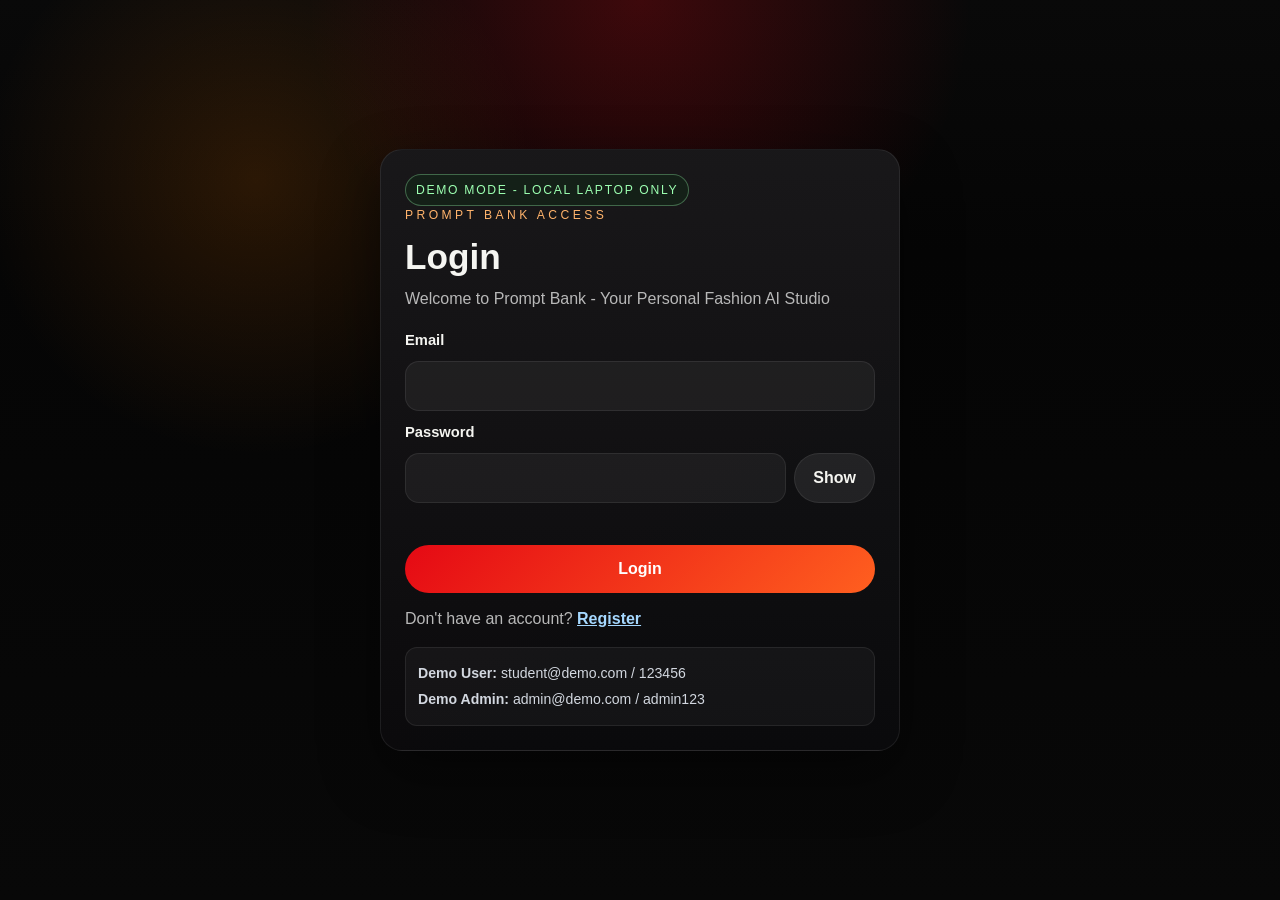
==== commit 36d3db69: "Add local demo auth flow with login/register and route protection" ====
--- a/index.html
+++ b/index.html
@@ -13,9 +13,12 @@
       <div class="title-row">
         <h1>Prompts Bank</h1>
         <div class="title-tools">
+          <p class="bridge-status" id="userSessionChip">Hi User</p>
           <p class="bridge-status" id="bridgeStatus">PromptTyper connection: checking...</p>
+          <button class="hero-btn" id="logoutBtn" type="button">Logout</button>
         </div>
       </div>
+      <p class="welcome-banner" id="welcomeBanner">Welcome to Prompt Bank – Your Personal Fashion AI Studio</p>
       <button class="hero-btn hidden" id="closeAdminBtn" type="button">Back to Home</button>
     </header>
 
@@ -198,11 +201,14 @@
         <button class="action-btn" id="testRunBtn" type="button">Run Test</button>
       </div>
       <div class="ai-launcher-row" id="aiLauncherRow" aria-label="AI launchers"></div>
-      <p class="admin-help">Tip: click any AI button to open with current rendered prompt.</p>
+      <p class="admin-help" id="testHint">Tip: click any AI button to open with current rendered prompt.</p>
       <div class="orange-box prompt-text-box" id="testOutput"></div>
     </div>
   </div>
 
+  <div class="toast hidden" id="appToast" role="status" aria-live="polite"></div>
+
+  <script src="./auth.js"></script>
   <script src="./script.js"></script>
 </body>
 </html>
--- a/styles.css
+++ b/styles.css
@@ -1446,3 +1446,119 @@
     height: 260px;
   }
 }
+
+.welcome-banner {
+  margin: 14px auto 0;
+  max-width: 860px;
+  color: #ffd8ab;
+  font-size: 0.98rem;
+  letter-spacing: 0.03em;
+}
+
+#userSessionChip {
+  color: #a8cfff;
+}
+
+.toast {
+  position: fixed;
+  right: 16px;
+  bottom: 18px;
+  z-index: 9999;
+  max-width: min(420px, 92vw);
+  padding: 12px 16px;
+  border-radius: 12px;
+  color: #fff;
+  border: 1px solid rgba(255, 255, 255, 0.18);
+  background: linear-gradient(135deg, #1359c8, #1f8dff);
+  box-shadow: 0 16px 30px rgba(0, 0, 0, 0.35);
+}
+
+.auth-page {
+  min-height: 100vh;
+  display: grid;
+  place-items: center;
+  padding: 18px;
+}
+
+.auth-shell {
+  width: min(520px, 94vw);
+}
+
+.auth-card {
+  border-radius: 22px;
+  border: 1px solid var(--border);
+  background:
+    linear-gradient(180deg, rgba(24, 24, 26, 0.98), rgba(10, 10, 12, 0.98)),
+    linear-gradient(140deg, rgba(229, 9, 20, 0.15), rgba(255, 123, 0, 0.08));
+  box-shadow: var(--shadow);
+  padding: 24px;
+}
+
+.auth-card h1 {
+  margin: 6px 0 4px;
+  font-size: clamp(1.6rem, 4vw, 2.2rem);
+}
+
+.auth-subtitle {
+  margin: 0 0 18px;
+  color: var(--text-muted);
+}
+
+.auth-form {
+  display: grid;
+  gap: 10px;
+}
+
+.password-row {
+  display: grid;
+  grid-template-columns: minmax(0, 1fr) auto;
+  gap: 8px;
+  align-items: center;
+}
+
+.demo-badge {
+  display: inline-block;
+  padding: 6px 10px;
+  border-radius: 999px;
+  font-size: 0.76rem;
+  text-transform: uppercase;
+  letter-spacing: 0.14em;
+  color: #9cffb1;
+  border: 1px solid rgba(156, 255, 177, 0.32);
+  background: rgba(20, 36, 24, 0.72);
+}
+
+.auth-switch {
+  margin: 14px 0 0;
+  color: var(--text-muted);
+}
+
+.auth-switch a {
+  color: #a5d8ff;
+  font-weight: 700;
+}
+
+.auth-error {
+  margin: 2px 0;
+  min-height: 1.2em;
+  color: #ff9b9b;
+  font-size: 0.9rem;
+}
+
+.auth-error.is-visible {
+  color: #ff6f6f;
+}
+
+.demo-accounts {
+  margin-top: 16px;
+  padding: 10px 12px;
+  border-radius: 12px;
+  border: 1px solid var(--border);
+  background: rgba(255, 255, 255, 0.04);
+  color: #d2d7df;
+  font-size: 0.88rem;
+}
+
+.demo-accounts p {
+  margin: 5px 0;
+}
